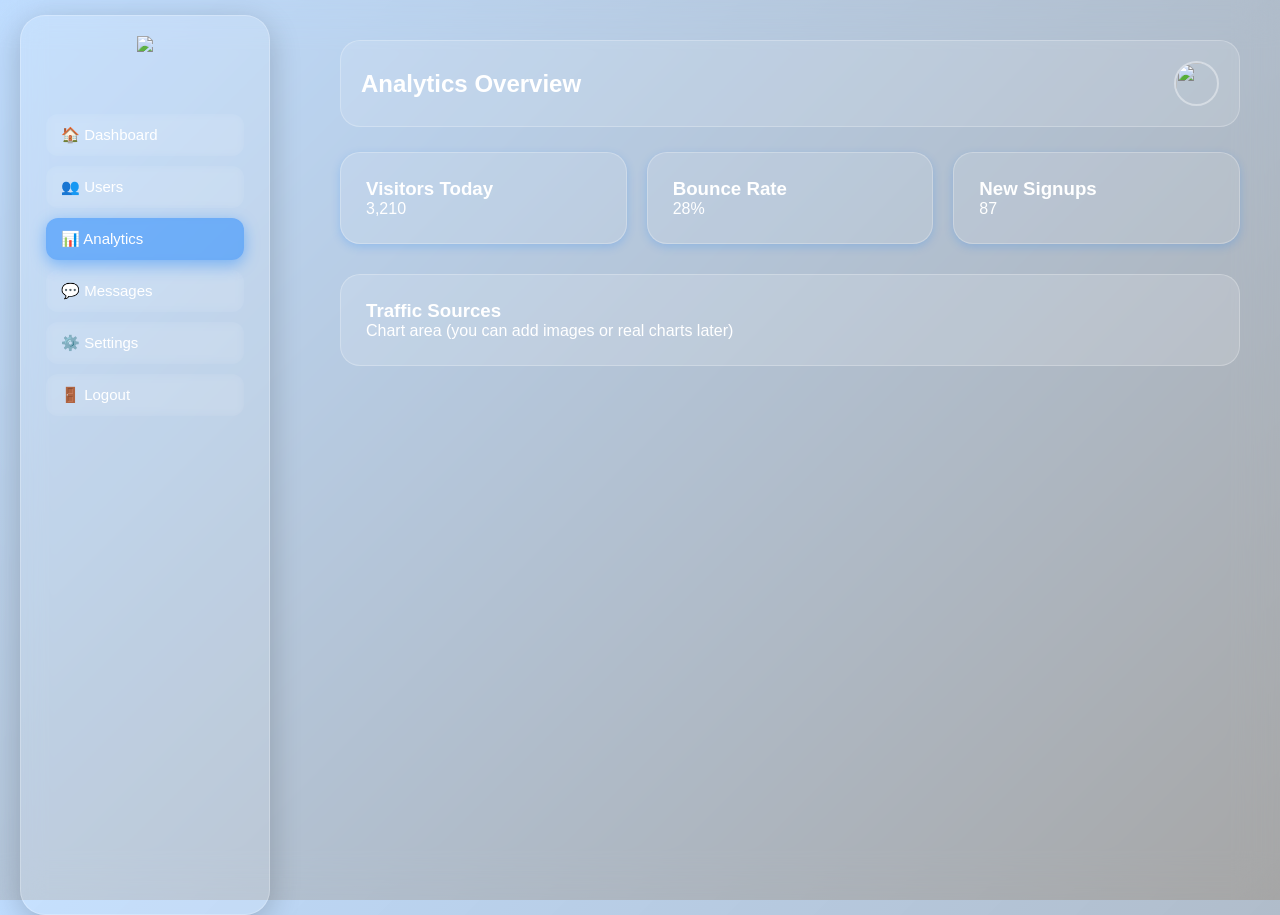
==== analytics.html @ 6571452d "Add files via upload" ====
<!DOCTYPE html>
<html lang="en">
<head>
    <meta charset="UTF-8">
    <meta name="viewport" content="width=device-width, initial-scale=1.0">
    <title>Analytics | AdminX</title>
    <link rel="stylesheet" href="assets/css/style.css">
</head>
<body>

    <div class="sidebar">
        <div class="logo">
            <img src="assets/logo/logo.svg">
        </div>

        <a href="index.html">🏠 Dashboard</a>
        <a href="users.html">👥 Users</a>
        <a href="analytics.html" class="active">📊 Analytics</a>
        <a href="messages.html">💬 Messages</a>
        <a href="settings.html">⚙️ Settings</a>
        <a href="login.html">🚪 Logout</a>
    </div>

    <div class="main-content">

        <div class="topbar">
            <h2>Analytics Overview</h2>
            <img src="assets/img/profile.jpg" class="user-img">
        </div>

        <div class="card-row">
            <div class="small-card">
                <h3>Visitors Today</h3>
                <p>3,210</p>
            </div>
            <div class="small-card">
                <h3>Bounce Rate</h3>
                <p>28%</p>
            </div>
            <div class="small-card">
                <h3>New Signups</h3>
                <p>87</p>
            </div>
        </div>

        <div class="glass-card">
            <h3>Traffic Sources</h3>
            <p>Chart area (you can add images or real charts later)</p>
        </div>
        

    </div>

</body>
</html>
---- assets/css/style.css ----
/* -------------------------------------------------
   GLOBAL STYLES — Glassmorphism Admin Dashboard
   Theme: Blue (Premium)
---------------------------------------------------*/

* {
    margin: 0;
    padding: 0;
    box-sizing: border-box;
    font-family: "Poppins", sans-serif;
}

body {
    background: linear-gradient(135deg, rgba(0, 119, 255, 0.25), rgba(0, 0, 0, 0.35)),
                url('../img/bg.jpg');
    background-size: cover;
    background-position: center;
    backdrop-filter: blur(20px);
    height: 100vh;
    overflow-x: hidden;
}

/* -------------------------------------------------
   SIDEBAR (Rounded Glass)
---------------------------------------------------*/
.sidebar {
    width: 250px;
    height: 100vh;
    position: fixed;
    left: 20px;
    top: 15px;
    border-radius: 25px;
    padding: 20px 25px;
    background: rgba(255, 255, 255, 0.12);
    border: 1px solid rgba(255, 255, 255, 0.25);
    box-shadow: 0 8px 32px rgba(0, 0, 0, 0.2);
    backdrop-filter: blur(15px);
}

.logo {
    font-size: 26px;
    font-weight: 700;
    color: white;
    margin-bottom: 30px;
    text-align: center;
}
.logo img {
    width: 160px;
    opacity: 0.95;
    margin-bottom: 25px;
}

.sidebar a {
    display: block;
    padding: 12px 15px;
    margin: 10px 0;
    color: white;
    text-decoration: none;
    font-size: 15px;
    border-radius: 12px;
    transition: 0.3s;
    backdrop-filter: blur(5px);
}

.sidebar a:hover,
.sidebar .active {
    background: rgba(0, 119, 255, 0.45);
    box-shadow: 0 4px 15px rgba(0, 119, 255, 0.4);
}

/* Sidebar icon style */
.icon {
    margin-right: 10px;
    font-size: 18px;
}

/* -------------------------------------------------
   MAIN CONTENT
---------------------------------------------------*/
.main-content {
    margin-left: 300px;
    padding: 40px;
    color: white;
}

/* -------------------------------------------------
   TOPBAR (Glass)
---------------------------------------------------*/
.topbar {
    width: 100%;
    padding: 20px;
    background: rgba(255, 255, 255, 0.12);
    border-radius: 20px;
    border: 1px solid rgba(255, 255, 255, 0.25);
    backdrop-filter: blur(10px);
    display: flex;
    justify-content: space-between;
    align-items: center;
}

.user-img {
    width: 45px;
    height: 45px;
    border-radius: 50%;
    border: 2px solid rgba(255, 255, 255, 0.4);
}

/* -------------------------------------------------
   CARD / GLASS PANELS
---------------------------------------------------*/
.glass-card {
    background: rgba(255, 255, 255, 0.15);
    padding: 25px;
    border-radius: 20px;
    border: 1px solid rgba(255, 255, 255, 0.25);
    backdrop-filter: blur(12px);
    margin-top: 30px;
    color: white;
}

.card-row {
    display: flex;
    gap: 20px;
    margin-top: 25px;
}

.small-card {
    flex: 1;
    padding: 25px;
    border-radius: 20px;
    background: rgba(255, 255, 255, 0.10);
    border: 1px solid rgba(255, 255, 255, 0.25);
    backdrop-filter: blur(10px);
    box-shadow: 0 3px 10px rgba(0, 119, 255, 0.2);
    text-align: left;
}

/* -------------------------------------------------
   TABLE (Glass Table)
---------------------------------------------------*/
table {
    width: 100%;
    border-collapse: collapse;
    color: white;
    margin-top: 20px;
}

th, td {
    padding: 14px 10px;
    border-bottom: 1px solid rgba(255, 255, 255, 0.25);
}

th {
    background: rgba(0, 119, 255, 0.35);
    backdrop-filter: blur(8px);
    border-radius: 12px;
}

/* -------------------------------------------------
   FORMS (Settings + Login + Signup)
---------------------------------------------------*/
.form-card h3 {
    margin-bottom: 15px;
}

input, select {
    width: 100%;
    padding: 12px;
    margin: 10px 0 20px;
    border-radius: 12px;
    border: none;
    outline: none;
    background: rgba(255, 255, 255, 0.2);
    color: white;
    backdrop-filter: blur(6px);
}

.save-btn {
    width: 100%;
    padding: 14px;
    border: none;
    border-radius: 12px;
    background: rgba(0, 119, 255, 0.65);
    box-shadow: 0 4px 12px rgba(0, 119, 255, 0.4);
    color: white;
    font-size: 16px;
    cursor: pointer;
    margin-top: 15px;
    transition: 0.3s;
}

.save-btn:hover {
    background: rgba(0, 119, 255, 0.9);
}

/* -------------------------------------------------
   TOGGLE SWITCH (Settings Preferences)
---------------------------------------------------*/
.toggle-row {
    display: flex;
    justify-content: space-between;
    margin: 15px 0;
}

.toggle-switch {
    position: relative;
    width: 50px;
    height: 25px;
}

.toggle-switch input {
    display: none;
}

.slider {
    position: absolute;
    cursor: pointer;
    background: rgba(255, 255, 255, 0.4);
    border-radius: 34px;
    top: 0; left: 0; right: 0; bottom: 0;
    transition: 0.4s;
}

.slider:before {
    position: absolute;
    content: "";
    height: 19px;
    width: 19px;
    left: 3px;
    bottom: 3px;
    background: white;
    border-radius: 50%;
    transition: 0.4s;
}

input:checked + .slider {
    background: rgba(0, 119, 255, 0.9);
}

input:checked + .slider:before {
    transform: translateX(24px);
}

/* -------------------------------------------------
   RESPONSIVE DESIGN
---------------------------------------------------*/
@media (max-width: 900px) {

    .sidebar {
        display: none;
    }

    .main-content {
        margin-left: 0;
    }

    body {
        padding: 15px;
    }

    .card-row {
        flex-direction: column;
    }
}

@media (max-width: 500px) {

    .topbar {
        flex-direction: column;
        gap: 10px;
        text-align: center;
    }

    .user-img {
        width: 38px;
        height: 38px;
    }
}
/* --- ANALYTICS PAGE --- */

.grid {
    display: grid;
    grid-template-columns: repeat(auto-fit, minmax(280px, 1fr));
    gap: 25px;
    margin-top: 25px;
}

.analytics-card {
    padding: 20px;
    background: rgba(255,255,255,0.25);
    border-radius: 18px;
    backdrop-filter: blur(18px);
    border: 1px solid rgba(255,255,255,0.25);
}

.analytics-card h3 {
    font-size: 20px;
    margin-bottom: 15px;
}

/* Fake Graph Visualization (placeholder) */
.fake-chart {
    width: 100%;
    height: 140px;
    background: linear-gradient(to right, #d7e8ff, #c2dcff);
    border-radius: 10px;
    opacity: 0.65;
}
/* --- USERS PAGE --- */

/* Search bar */
.search-box input {
    width: 100%;
    padding: 14px 18px;
    border-radius: 12px;
    border: 1px solid rgba(255,255,255,0.25);
    background: rgba(255,255,255,0.25);
    color: #000;
    backdrop-filter: blur(14px);
    font-size: 16px;
    outline: none;
}

/* Section title */
.section-title {
    margin: 30px 0 10px;
    font-size: 22px;
}

/* User Cards */
.user-card-grid {
    display: grid;
    grid-template-columns: repeat(auto-fit, minmax(230px, 1fr));
    gap: 25px;
}

.user-card {
    padding: 20px;
    text-align: center;
    border-radius: 18px;
    background: rgba(255,255,255,0.3);
    backdrop-filter: blur(18px);
    border: 1px solid rgba(255,255,255,0.25);
}

.user-card .avatar {
    width: 70px;
    height: 70px;
    background: #bcd3ff;
    border-radius: 50%;
    margin: 0 auto 10px;
}

/* Roles */
.role {
    padding: 3px 8px;
    border-radius: 8px;
    font-size: 13px;
    color: white;
}

.role.admin { background: #2b63ff; }
.role.editor { background: #ff8c2b; }
.role.viewer { background: #33b249; }

/* Table */
.table-container {
    overflow-x: auto;
}

.user-table {
    width: 100%;
    border-collapse: collapse;
    margin-top: 10px;
    backdrop-filter: blur(12px);
}

.user-table th,
.user-table td {
    padding: 14px 18px;
    text-align: left;
    border-bottom: 1px solid rgba(0,0,0,0.1);
}

/* Status Badges */
.status {
    padding: 4px 10px;
    border-radius: 10px;
    color: #fff;
    font-size: 13px;
}

.status.active { background: #33b249; }
.status.inactive { background: #d9534f; }

/* ---------- SETTINGS PAGE ---------- */

.settings-card {
    background: rgba(255,255,255,0.35);
    padding: 25px;
    border-radius: 18px;
    backdrop-filter: blur(18px);
    border: 1px solid rgba(255,255,255,0.25);
    margin-bottom: 30px;
}

/* Large avatar */
.avatar-large {
    width: 90px;
    height: 90px;
    background: #bcd3ff;
    border-radius: 50%;
    margin-bottom: 20px;
}

/* Input field styling */
.input-group {
    margin-bottom: 18px;
    display: flex;
    flex-direction: column;
}

.input-group label {
    font-size: 14px;
    margin-bottom: 5px;
}

.input-group input {
    padding: 12px;
    border-radius: 10px;
    background: rgba(255,255,255,0.35);
    border: 1px solid rgba(255,255,255,0.25);
    backdrop-filter: blur(14px);
    outline: none;
    font-size: 15px;
}

/* Toggle Switch */
.toggle-row {
    display: flex;
    justify-content: space-between;
    margin-bottom: 20px;
    font-size: 16px;
    align-items: center;
}

.switch {
    position: relative;
    width: 48px;
    height: 24px;
    display: inline-block;
}

.switch input {
    display: none;
}

.slider {
    position: absolute;
    cursor: pointer;
    background: #c7d8ff;
    border-radius: 34px;
    height: 100%;
    width: 100%;
    transition: 0.3s;
}

.slider::before {
    content: "";
    position: absolute;
    height: 18px;
    width: 18px;
    background: white;
    left: 3px;
    bottom: 3px;
    border-radius: 50%;
    transition: 0.3s;
}

/* Checked state */
.switch input:checked + .slider {
    background: #2b63ff;
}

.switch input:checked + .slider:before {
    transform: translateX(24px);
}

/* -------- REPORTS PAGE -------- */

.filters-bar {
    display: flex;
    gap: 20px;
    margin-bottom: 25px;
    flex-wrap: wrap;
}

.filters-bar select {
    padding: 12px;
    border-radius: 12px;
    border: 1px solid rgba(255,255,255,0.25);
    background: rgba(255,255,255,0.45);
    backdrop-filter: blur(14px);
    font-size: 15px;
}

.download-btn {
    padding: 12px 18px;
    border-radius: 10px;
    background: #2b63ff;
    color: white;
    border: none;
    cursor: pointer;
    font-size: 15px;
}

/* Report Cards */
.report-grid {
    display: grid;
    grid-template-columns: repeat(auto-fit, minmax(250px, 1fr));
    gap: 25px;
}

.report-card {
    padding: 20px;
    border-radius: 18px;
    background: rgba(255,255,255,0.35);
    backdrop-filter: blur(18px);
    border: 1px solid rgba(255,255,255,0.25);
}

.btn-small {
    display: inline-block;
    margin-top: 10px;
    padding: 8px 12px;
    background: #2b63ff;
    border-radius: 8px;
    color: white;
    font-size: 13px;
}

.report-table {
    width: 100%;
    border-collapse: collapse;
}

.report-table th,
.report-table td {
    padding: 14px;
    border-bottom: 1px solid rgba(0,0,0,0.1);
}

/* Status Colors */
.status.complete {
    background: #33b249;
    padding: 4px 12px;
    border-radius: 8px;
    color: white;
}

.status.pending {
    background: #ff8c2b;
    padding: 4px 12px;
    border-radius: 8px;
    color: white;
}

.status.progress {
    background: #2b63ff;
    padding: 4px 12px;
    border-radius: 8px;
    color: white;
}

/* -------- LOGIN PAGE -------- */

.login-body {
    height: 100vh;
    display: flex;
    align-items: center;
    justify-content: center;
    background: linear-gradient(135deg, #d7e8ff, #b0c8ff);
    font-family: 'Poppins', sans-serif;
}

/* Login box */
.login-container {
    width: 350px;
    padding: 30px;
    border-radius: 18px;
    background: rgba(255,255,255,0.25);
    backdrop-filter: blur(18px);
    border: 1px solid rgba(255,255,255,0.35);
    text-align: center;
}

.login-container h2 {
    font-size: 28px;
    margin-bottom: 5px;
}

.login-sub {
    font-size: 14px;
    opacity: 0.8;
    margin-bottom: 25px;
}

/* Inputs reused from previous pages */
.login-container .input-group input {
    background: rgba(255,255,255,0.5);
}

/* Login button */
.login-btn {
    width: 100%;
    padding: 12px;
    background: #2b63ff;
    border-radius: 12px;
    border: none;
    color: white;
    font-size: 16px;
    margin-top: 10px;
    cursor: pointer;
}

.login-footer {
    margin-top: 15px;
    font-size: 13px;
}

.login-footer a {
    color: #2b63ff;
    text-decoration: none;
}
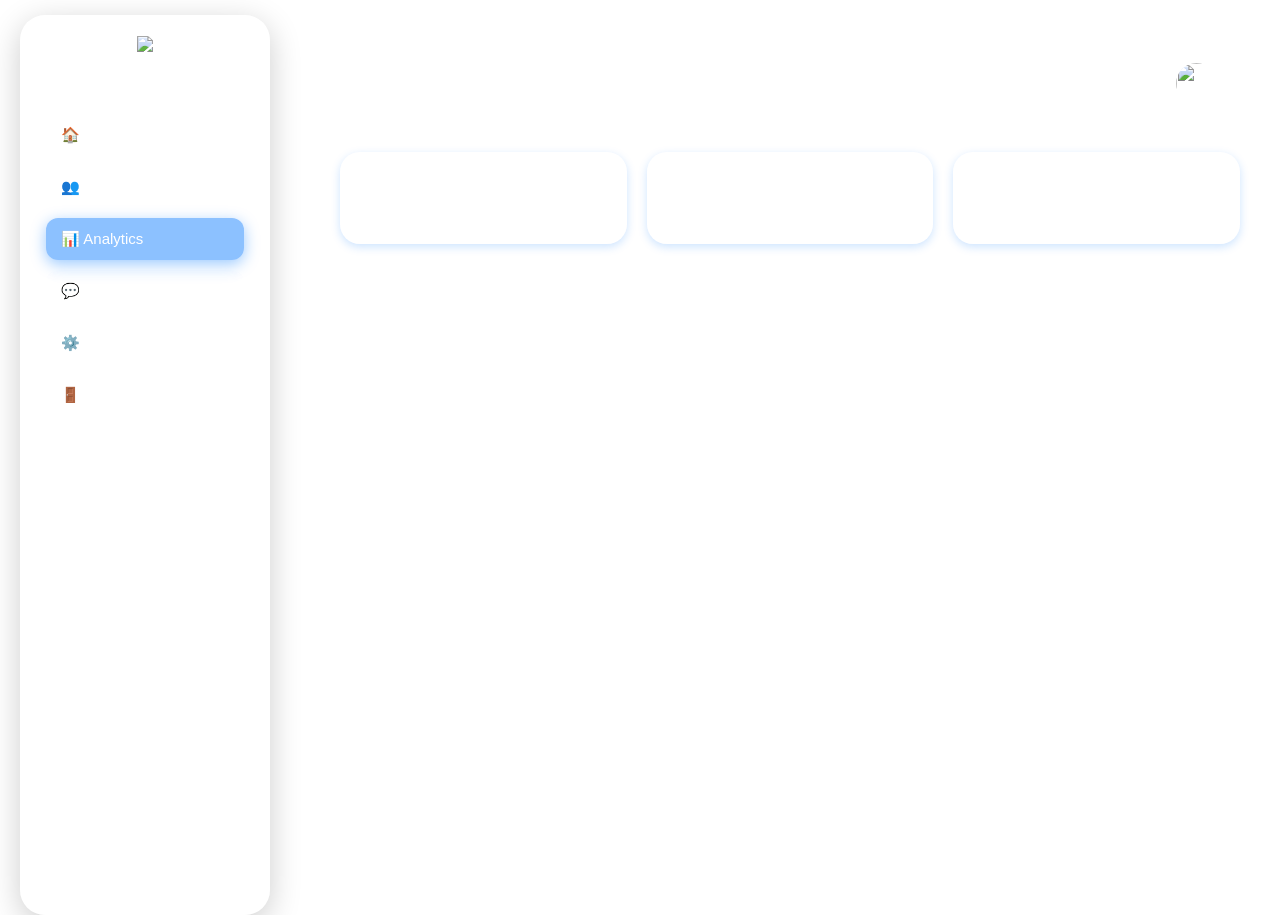
==== commit 4923cac8: "my first commit" ====
--- a/analytics.html
+++ b/analytics.html
@@ -1,55 +1,55 @@
-<!DOCTYPE html>
-<html lang="en">
-<head>
-    <meta charset="UTF-8">
-    <meta name="viewport" content="width=device-width, initial-scale=1.0">
-    <title>Analytics | AdminX</title>
-    <link rel="stylesheet" href="assets/css/style.css">
-</head>
-<body>
-
-    <div class="sidebar">
-        <div class="logo">
-            <img src="assets/logo/logo.svg">
-        </div>
-
-        <a href="index.html">🏠 Dashboard</a>
-        <a href="users.html">👥 Users</a>
-        <a href="analytics.html" class="active">📊 Analytics</a>
-        <a href="messages.html">💬 Messages</a>
-        <a href="settings.html">⚙️ Settings</a>
-        <a href="login.html">🚪 Logout</a>
-    </div>
-
-    <div class="main-content">
-
-        <div class="topbar">
-            <h2>Analytics Overview</h2>
-            <img src="assets/img/profile.jpg" class="user-img">
-        </div>
-
-        <div class="card-row">
-            <div class="small-card">
-                <h3>Visitors Today</h3>
-                <p>3,210</p>
-            </div>
-            <div class="small-card">
-                <h3>Bounce Rate</h3>
-                <p>28%</p>
-            </div>
-            <div class="small-card">
-                <h3>New Signups</h3>
-                <p>87</p>
-            </div>
-        </div>
-
-        <div class="glass-card">
-            <h3>Traffic Sources</h3>
-            <p>Chart area (you can add images or real charts later)</p>
-        </div>
-        
-
-    </div>
-
-</body>
+<!DOCTYPE html>
+<html lang="en">
+<head>
+    <meta charset="UTF-8">
+    <meta name="viewport" content="width=device-width, initial-scale=1.0">
+    <title>Analytics | AdminX</title>
+    <link rel="stylesheet" href="assets/css/style.css">
+</head>
+<body>
+
+    <div class="sidebar">
+        <div class="logo">
+            <img src="assets/logo/logo.svg">
+        </div>
+
+        <a href="index.html">🏠 Dashboard</a>
+        <a href="users.html">👥 Users</a>
+        <a href="analytics.html" class="active">📊 Analytics</a>
+        <a href="messages.html">💬 Messages</a>
+        <a href="settings.html">⚙️ Settings</a>
+        <a href="login.html">🚪 Logout</a>
+    </div>
+
+    <div class="main-content">
+
+        <div class="topbar">
+            <h2>Analytics Overview</h2>
+            <img src="assets/img/profile.jpg" class="user-img">
+        </div>
+
+        <div class="card-row">
+            <div class="small-card">
+                <h3>Visitors Today</h3>
+                <p>3,210</p>
+            </div>
+            <div class="small-card">
+                <h3>Bounce Rate</h3>
+                <p>28%</p>
+            </div>
+            <div class="small-card">
+                <h3>New Signups</h3>
+                <p>87</p>
+            </div>
+        </div>
+
+        <div class="glass-card">
+            <h3>Traffic Sources</h3>
+            <p>Chart area (you can add images or real charts later)</p>
+        </div>
+        
+
+    </div>
+
+</body>
 </html>
--- a/assets/css/style.css
+++ b/assets/css/style.css
@@ -1,634 +1,722 @@
-/* -------------------------------------------------
-   GLOBAL STYLES — Glassmorphism Admin Dashboard
-   Theme: Blue (Premium)
----------------------------------------------------*/
-
-* {
-    margin: 0;
-    padding: 0;
-    box-sizing: border-box;
-    font-family: "Poppins", sans-serif;
-}
-
-body {
-    background: linear-gradient(135deg, rgba(0, 119, 255, 0.25), rgba(0, 0, 0, 0.35)),
-                url('../img/bg.jpg');
-    background-size: cover;
-    background-position: center;
-    backdrop-filter: blur(20px);
-    height: 100vh;
-    overflow-x: hidden;
-}
-
-/* -------------------------------------------------
-   SIDEBAR (Rounded Glass)
----------------------------------------------------*/
-.sidebar {
-    width: 250px;
-    height: 100vh;
-    position: fixed;
-    left: 20px;
-    top: 15px;
-    border-radius: 25px;
-    padding: 20px 25px;
-    background: rgba(255, 255, 255, 0.12);
-    border: 1px solid rgba(255, 255, 255, 0.25);
-    box-shadow: 0 8px 32px rgba(0, 0, 0, 0.2);
-    backdrop-filter: blur(15px);
-}
-
-.logo {
-    font-size: 26px;
-    font-weight: 700;
-    color: white;
-    margin-bottom: 30px;
-    text-align: center;
-}
-.logo img {
-    width: 160px;
-    opacity: 0.95;
-    margin-bottom: 25px;
-}
-
-.sidebar a {
-    display: block;
-    padding: 12px 15px;
-    margin: 10px 0;
-    color: white;
-    text-decoration: none;
-    font-size: 15px;
-    border-radius: 12px;
-    transition: 0.3s;
-    backdrop-filter: blur(5px);
-}
-
-.sidebar a:hover,
-.sidebar .active {
-    background: rgba(0, 119, 255, 0.45);
-    box-shadow: 0 4px 15px rgba(0, 119, 255, 0.4);
-}
-
-/* Sidebar icon style */
-.icon {
-    margin-right: 10px;
-    font-size: 18px;
-}
-
-/* -------------------------------------------------
-   MAIN CONTENT
----------------------------------------------------*/
-.main-content {
-    margin-left: 300px;
-    padding: 40px;
-    color: white;
-}
-
-/* -------------------------------------------------
-   TOPBAR (Glass)
----------------------------------------------------*/
-.topbar {
-    width: 100%;
-    padding: 20px;
-    background: rgba(255, 255, 255, 0.12);
-    border-radius: 20px;
-    border: 1px solid rgba(255, 255, 255, 0.25);
-    backdrop-filter: blur(10px);
-    display: flex;
-    justify-content: space-between;
-    align-items: center;
-}
-
-.user-img {
-    width: 45px;
-    height: 45px;
-    border-radius: 50%;
-    border: 2px solid rgba(255, 255, 255, 0.4);
-}
-
-/* -------------------------------------------------
-   CARD / GLASS PANELS
----------------------------------------------------*/
-.glass-card {
-    background: rgba(255, 255, 255, 0.15);
-    padding: 25px;
-    border-radius: 20px;
-    border: 1px solid rgba(255, 255, 255, 0.25);
-    backdrop-filter: blur(12px);
-    margin-top: 30px;
-    color: white;
-}
-
-.card-row {
-    display: flex;
-    gap: 20px;
-    margin-top: 25px;
-}
-
-.small-card {
-    flex: 1;
-    padding: 25px;
-    border-radius: 20px;
-    background: rgba(255, 255, 255, 0.10);
-    border: 1px solid rgba(255, 255, 255, 0.25);
-    backdrop-filter: blur(10px);
-    box-shadow: 0 3px 10px rgba(0, 119, 255, 0.2);
-    text-align: left;
-}
-
-/* -------------------------------------------------
-   TABLE (Glass Table)
----------------------------------------------------*/
-table {
-    width: 100%;
-    border-collapse: collapse;
-    color: white;
-    margin-top: 20px;
-}
-
-th, td {
-    padding: 14px 10px;
-    border-bottom: 1px solid rgba(255, 255, 255, 0.25);
-}
-
-th {
-    background: rgba(0, 119, 255, 0.35);
-    backdrop-filter: blur(8px);
-    border-radius: 12px;
-}
-
-/* -------------------------------------------------
-   FORMS (Settings + Login + Signup)
----------------------------------------------------*/
-.form-card h3 {
-    margin-bottom: 15px;
-}
-
-input, select {
-    width: 100%;
-    padding: 12px;
-    margin: 10px 0 20px;
-    border-radius: 12px;
-    border: none;
-    outline: none;
-    background: rgba(255, 255, 255, 0.2);
-    color: white;
-    backdrop-filter: blur(6px);
-}
-
-.save-btn {
-    width: 100%;
-    padding: 14px;
-    border: none;
-    border-radius: 12px;
-    background: rgba(0, 119, 255, 0.65);
-    box-shadow: 0 4px 12px rgba(0, 119, 255, 0.4);
-    color: white;
-    font-size: 16px;
-    cursor: pointer;
-    margin-top: 15px;
-    transition: 0.3s;
-}
-
-.save-btn:hover {
-    background: rgba(0, 119, 255, 0.9);
-}
-
-/* -------------------------------------------------
-   TOGGLE SWITCH (Settings Preferences)
----------------------------------------------------*/
-.toggle-row {
-    display: flex;
-    justify-content: space-between;
-    margin: 15px 0;
-}
-
-.toggle-switch {
-    position: relative;
-    width: 50px;
-    height: 25px;
-}
-
-.toggle-switch input {
-    display: none;
-}
-
-.slider {
-    position: absolute;
-    cursor: pointer;
-    background: rgba(255, 255, 255, 0.4);
-    border-radius: 34px;
-    top: 0; left: 0; right: 0; bottom: 0;
-    transition: 0.4s;
-}
-
-.slider:before {
-    position: absolute;
-    content: "";
-    height: 19px;
-    width: 19px;
-    left: 3px;
-    bottom: 3px;
-    background: white;
-    border-radius: 50%;
-    transition: 0.4s;
-}
-
-input:checked + .slider {
-    background: rgba(0, 119, 255, 0.9);
-}
-
-input:checked + .slider:before {
-    transform: translateX(24px);
-}
-
-/* -------------------------------------------------
-   RESPONSIVE DESIGN
----------------------------------------------------*/
-@media (max-width: 900px) {
-
-    .sidebar {
-        display: none;
-    }
-
-    .main-content {
-        margin-left: 0;
-    }
-
-    body {
-        padding: 15px;
-    }
-
-    .card-row {
-        flex-direction: column;
-    }
-}
-
-@media (max-width: 500px) {
-
-    .topbar {
-        flex-direction: column;
-        gap: 10px;
-        text-align: center;
-    }
-
-    .user-img {
-        width: 38px;
-        height: 38px;
-    }
-}
-/* --- ANALYTICS PAGE --- */
-
-.grid {
-    display: grid;
-    grid-template-columns: repeat(auto-fit, minmax(280px, 1fr));
-    gap: 25px;
-    margin-top: 25px;
-}
-
-.analytics-card {
-    padding: 20px;
-    background: rgba(255,255,255,0.25);
-    border-radius: 18px;
-    backdrop-filter: blur(18px);
-    border: 1px solid rgba(255,255,255,0.25);
-}
-
-.analytics-card h3 {
-    font-size: 20px;
-    margin-bottom: 15px;
-}
-
-/* Fake Graph Visualization (placeholder) */
-.fake-chart {
-    width: 100%;
-    height: 140px;
-    background: linear-gradient(to right, #d7e8ff, #c2dcff);
-    border-radius: 10px;
-    opacity: 0.65;
-}
-/* --- USERS PAGE --- */
-
-/* Search bar */
-.search-box input {
-    width: 100%;
-    padding: 14px 18px;
-    border-radius: 12px;
-    border: 1px solid rgba(255,255,255,0.25);
-    background: rgba(255,255,255,0.25);
-    color: #000;
-    backdrop-filter: blur(14px);
-    font-size: 16px;
-    outline: none;
-}
-
-/* Section title */
-.section-title {
-    margin: 30px 0 10px;
-    font-size: 22px;
-}
-
-/* User Cards */
-.user-card-grid {
-    display: grid;
-    grid-template-columns: repeat(auto-fit, minmax(230px, 1fr));
-    gap: 25px;
-}
-
-.user-card {
-    padding: 20px;
-    text-align: center;
-    border-radius: 18px;
-    background: rgba(255,255,255,0.3);
-    backdrop-filter: blur(18px);
-    border: 1px solid rgba(255,255,255,0.25);
-}
-
-.user-card .avatar {
-    width: 70px;
-    height: 70px;
-    background: #bcd3ff;
-    border-radius: 50%;
-    margin: 0 auto 10px;
-}
-
-/* Roles */
-.role {
-    padding: 3px 8px;
-    border-radius: 8px;
-    font-size: 13px;
-    color: white;
-}
-
-.role.admin { background: #2b63ff; }
-.role.editor { background: #ff8c2b; }
-.role.viewer { background: #33b249; }
-
-/* Table */
-.table-container {
-    overflow-x: auto;
-}
-
-.user-table {
-    width: 100%;
-    border-collapse: collapse;
-    margin-top: 10px;
-    backdrop-filter: blur(12px);
-}
-
-.user-table th,
-.user-table td {
-    padding: 14px 18px;
-    text-align: left;
-    border-bottom: 1px solid rgba(0,0,0,0.1);
-}
-
-/* Status Badges */
-.status {
-    padding: 4px 10px;
-    border-radius: 10px;
-    color: #fff;
-    font-size: 13px;
-}
-
-.status.active { background: #33b249; }
-.status.inactive { background: #d9534f; }
-
-/* ---------- SETTINGS PAGE ---------- */
-
-.settings-card {
-    background: rgba(255,255,255,0.35);
-    padding: 25px;
-    border-radius: 18px;
-    backdrop-filter: blur(18px);
-    border: 1px solid rgba(255,255,255,0.25);
-    margin-bottom: 30px;
-}
-
-/* Large avatar */
-.avatar-large {
-    width: 90px;
-    height: 90px;
-    background: #bcd3ff;
-    border-radius: 50%;
-    margin-bottom: 20px;
-}
-
-/* Input field styling */
-.input-group {
-    margin-bottom: 18px;
-    display: flex;
-    flex-direction: column;
-}
-
-.input-group label {
-    font-size: 14px;
-    margin-bottom: 5px;
-}
-
-.input-group input {
-    padding: 12px;
-    border-radius: 10px;
-    background: rgba(255,255,255,0.35);
-    border: 1px solid rgba(255,255,255,0.25);
-    backdrop-filter: blur(14px);
-    outline: none;
-    font-size: 15px;
-}
-
-/* Toggle Switch */
-.toggle-row {
-    display: flex;
-    justify-content: space-between;
-    margin-bottom: 20px;
-    font-size: 16px;
-    align-items: center;
-}
-
-.switch {
-    position: relative;
-    width: 48px;
-    height: 24px;
-    display: inline-block;
-}
-
-.switch input {
-    display: none;
-}
-
-.slider {
-    position: absolute;
-    cursor: pointer;
-    background: #c7d8ff;
-    border-radius: 34px;
-    height: 100%;
-    width: 100%;
-    transition: 0.3s;
-}
-
-.slider::before {
-    content: "";
-    position: absolute;
-    height: 18px;
-    width: 18px;
-    background: white;
-    left: 3px;
-    bottom: 3px;
-    border-radius: 50%;
-    transition: 0.3s;
-}
-
-/* Checked state */
-.switch input:checked + .slider {
-    background: #2b63ff;
-}
-
-.switch input:checked + .slider:before {
-    transform: translateX(24px);
-}
-
-/* -------- REPORTS PAGE -------- */
-
-.filters-bar {
-    display: flex;
-    gap: 20px;
-    margin-bottom: 25px;
-    flex-wrap: wrap;
-}
-
-.filters-bar select {
-    padding: 12px;
-    border-radius: 12px;
-    border: 1px solid rgba(255,255,255,0.25);
-    background: rgba(255,255,255,0.45);
-    backdrop-filter: blur(14px);
-    font-size: 15px;
-}
-
-.download-btn {
-    padding: 12px 18px;
-    border-radius: 10px;
-    background: #2b63ff;
-    color: white;
-    border: none;
-    cursor: pointer;
-    font-size: 15px;
-}
-
-/* Report Cards */
-.report-grid {
-    display: grid;
-    grid-template-columns: repeat(auto-fit, minmax(250px, 1fr));
-    gap: 25px;
-}
-
-.report-card {
-    padding: 20px;
-    border-radius: 18px;
-    background: rgba(255,255,255,0.35);
-    backdrop-filter: blur(18px);
-    border: 1px solid rgba(255,255,255,0.25);
-}
-
-.btn-small {
-    display: inline-block;
-    margin-top: 10px;
-    padding: 8px 12px;
-    background: #2b63ff;
-    border-radius: 8px;
-    color: white;
-    font-size: 13px;
-}
-
-.report-table {
-    width: 100%;
-    border-collapse: collapse;
-}
-
-.report-table th,
-.report-table td {
-    padding: 14px;
-    border-bottom: 1px solid rgba(0,0,0,0.1);
-}
-
-/* Status Colors */
-.status.complete {
-    background: #33b249;
-    padding: 4px 12px;
-    border-radius: 8px;
-    color: white;
-}
-
-.status.pending {
-    background: #ff8c2b;
-    padding: 4px 12px;
-    border-radius: 8px;
-    color: white;
-}
-
-.status.progress {
-    background: #2b63ff;
-    padding: 4px 12px;
-    border-radius: 8px;
-    color: white;
-}
-
-/* -------- LOGIN PAGE -------- */
-
-.login-body {
-    height: 100vh;
-    display: flex;
-    align-items: center;
-    justify-content: center;
-    background: linear-gradient(135deg, #d7e8ff, #b0c8ff);
-    font-family: 'Poppins', sans-serif;
-}
-
-/* Login box */
-.login-container {
-    width: 350px;
-    padding: 30px;
-    border-radius: 18px;
-    background: rgba(255,255,255,0.25);
-    backdrop-filter: blur(18px);
-    border: 1px solid rgba(255,255,255,0.35);
-    text-align: center;
-}
-
-.login-container h2 {
-    font-size: 28px;
-    margin-bottom: 5px;
-}
-
-.login-sub {
-    font-size: 14px;
-    opacity: 0.8;
-    margin-bottom: 25px;
-}
-
-/* Inputs reused from previous pages */
-.login-container .input-group input {
-    background: rgba(255,255,255,0.5);
-}
-
-/* Login button */
-.login-btn {
-    width: 100%;
-    padding: 12px;
-    background: #2b63ff;
-    border-radius: 12px;
-    border: none;
-    color: white;
-    font-size: 16px;
-    margin-top: 10px;
-    cursor: pointer;
-}
-
-.login-footer {
-    margin-top: 15px;
-    font-size: 13px;
-}
-
-.login-footer a {
-    color: #2b63ff;
-    text-decoration: none;
+
+* {
+    margin: 0;
+    padding: 0;
+    box-sizing: border-box;
+    font-family: "Poppins", sans-serif;
+}
+
+body {
+    background: linear-gradient(135deg, rgba(#0F172A), rgba(0, 0, 0, 0.35)),
+                url('../img/bg.jpg');
+    background-size: cover;
+    background-position: center;
+    backdrop-filter: blur(20px);
+    height: 100vh;
+    overflow-x: hidden;
+}
+
+/* -------------------------------------------------
+   SIDEBAR (Rounded Glass)
+---------------------------------------------------*/
+.sidebar {
+    width: 250px;
+    height: 100vh;
+    position: fixed;
+    left: 20px;
+    top: 15px;
+    border-radius: 25px;
+    padding: 20px 25px;
+    background: rgba(255, 255, 255, 0.12);
+    border: 1px solid rgba(255, 255, 255, 0.25);
+    box-shadow: 0 8px 32px rgba(0, 0, 0, 0.2);
+    backdrop-filter: blur(15px);
+}
+
+.logo {
+    font-size: 26px;
+    font-weight: 700;
+    color: white;
+    margin-bottom: 30px;
+    text-align: center;
+}
+.logo img {
+    width: 160px;
+    opacity: 0.95;
+    margin-bottom: 25px;
+}
+
+.sidebar a {
+    display: block;
+    padding: 12px 15px;
+    margin: 10px 0;
+    color: white;
+    text-decoration: none;
+    font-size: 15px;
+    border-radius: 12px;
+    transition: 0.3s;
+    backdrop-filter: blur(5px);
+}
+
+.sidebar a:hover,
+.sidebar .active {
+    background: rgba(0, 119, 255, 0.45);
+    box-shadow: 0 4px 15px rgba(0, 119, 255, 0.4);
+}
+
+/* Sidebar icon style */
+.icon {
+    margin-right: 10px;
+    font-size: 18px;
+}
+
+/* -------------------------------------------------
+   MAIN CONTENT
+---------------------------------------------------*/
+.main-content {
+    margin-left: 300px;
+    padding: 40px;
+    color: white;
+}
+
+/* -------------------------------------------------
+   TOPBAR (Glass)
+---------------------------------------------------*/
+.topbar {
+    width: 100%;
+    padding: 20px;
+    background: rgba(255, 255, 255, 0.12);
+    border-radius: 20px;
+    border: 1px solid rgba(255, 255, 255, 0.25);
+    backdrop-filter: blur(10px);
+    display: flex;
+    justify-content: space-between;
+    align-items: center;
+}
+
+.user-img {
+    width: 45px;
+    height: 45px;
+    border-radius: 50%;
+    border: 2px solid rgba(255, 255, 255, 0.4);
+}
+
+/* -------------------------------------------------
+   CARD / GLASS PANELS
+---------------------------------------------------*/
+.glass-card {
+    background: rgba(255, 255, 255, 0.15);
+    padding: 25px;
+    border-radius: 20px;
+    border: 1px solid rgba(255, 255, 255, 0.25);
+    backdrop-filter: blur(12px);
+    margin-top: 30px;
+    color: white;
+}
+
+.card-row {
+    display: flex;
+    gap: 20px;
+    margin-top: 25px;
+}
+
+.small-card {
+    flex: 1;
+    padding: 25px;
+    border-radius: 20px;
+    background: rgba(255, 255, 255, 0.10);
+    border: 1px solid rgba(255, 255, 255, 0.25);
+    backdrop-filter: blur(10px);
+    box-shadow: 0 3px 10px rgba(0, 119, 255, 0.2);
+    text-align: left;
+}
+
+/* -------------------------------------------------
+   TABLE (Glass Table)
+---------------------------------------------------*/
+table {
+    width: 100%;
+    border-collapse: collapse;
+    color: white;
+    margin-top: 20px;
+}
+
+th, td {
+    padding: 14px 10px;
+    border-bottom: 1px solid rgba(255, 255, 255, 0.25);
+}
+
+th {
+    background: rgba(0, 119, 255, 0.35);
+    backdrop-filter: blur(8px);
+    border-radius: 12px;
+}
+
+/* -------------------------------------------------
+   FORMS (Settings + Login + Signup)
+---------------------------------------------------*/
+.form-card h3 {
+    margin-bottom: 15px;
+}
+
+input, select {
+    width: 100%;
+    padding: 12px;
+    margin: 10px 0 20px;
+    border-radius: 12px;
+    border: none;
+    outline: none;
+    background: rgba(255, 255, 255, 0.2);
+    color: white;
+    backdrop-filter: blur(6px);
+}
+
+.save-btn {
+    width: 100%;
+    padding: 14px;
+    border: none;
+    border-radius: 12px;
+    background: rgba(0, 119, 255, 0.65);
+    box-shadow: 0 4px 12px rgba(0, 119, 255, 0.4);
+    color: white;
+    font-size: 16px;
+    cursor: pointer;
+    margin-top: 15px;
+    transition: 0.3s;
+}
+
+.save-btn:hover {
+    background: rgba(0, 119, 255, 0.9);
+}
+
+/* -------------------------------------------------
+   TOGGLE SWITCH (Settings Preferences)
+---------------------------------------------------*/
+.toggle-row {
+    display: flex;
+    justify-content: space-between;
+    margin: 15px 0;
+}
+
+.toggle-switch {
+    position: relative;
+    width: 50px;
+    height: 25px;
+}
+
+.toggle-switch input {
+    display: none;
+}
+
+.slider {
+    position: absolute;
+    cursor: pointer;
+    background: rgba(255, 255, 255, 0.4);
+    border-radius: 34px;
+    top: 0; left: 0; right: 0; bottom: 0;
+    transition: 0.4s;
+}
+
+.slider:before {
+    position: absolute;
+    content: "";
+    height: 19px;
+    width: 19px;
+    left: 3px;
+    bottom: 3px;
+    background: white;
+    border-radius: 50%;
+    transition: 0.4s;
+}
+
+input:checked + .slider {
+    background: rgba(0, 119, 255, 0.9);
+}
+
+input:checked + .slider:before {
+    transform: translateX(24px);
+}
+
+/* -------------------------------------------------
+   RESPONSIVE DESIGN
+---------------------------------------------------*/
+@media (max-width: 900px) {
+
+    .sidebar {
+        display: none;
+    }
+
+    .main-content {
+        margin-left: 0;
+    }
+
+    body {
+        padding: 15px;
+    }
+
+    .card-row {
+        flex-direction: column;
+    }
+}
+
+@media (max-width: 500px) {
+
+    .topbar {
+        flex-direction: column;
+        gap: 10px;
+        text-align: center;
+    }
+
+    .user-img {
+        width: 38px;
+        height: 38px;
+    }
+}
+/* --- ANALYTICS PAGE --- */
+
+.grid {
+    display: grid;
+    grid-template-columns: repeat(auto-fit, minmax(280px, 1fr));
+    gap: 25px;
+    margin-top: 25px;
+}
+
+.analytics-card {
+    padding: 20px;
+    background: rgba(255,255,255,0.25);
+    border-radius: 18px;
+    backdrop-filter: blur(18px);
+    border: 1px solid rgba(255,255,255,0.25);
+}
+
+.analytics-card h3 {
+    font-size: 20px;
+    margin-bottom: 15px;
+}
+
+/* Fake Graph Visualization (placeholder) */
+.fake-chart {
+    width: 100%;
+    height: 140px;
+    background: linear-gradient(to right, #d7e8ff, #c2dcff);
+    border-radius: 10px;
+    opacity: 0.65;
+}
+/* --- USERS PAGE --- */
+
+/* Search bar */
+.search-box input {
+    width: 100%;
+    padding: 14px 18px;
+    border-radius: 12px;
+    border: 1px solid rgba(255,255,255,0.25);
+    background: rgba(255,255,255,0.25);
+    color: #000;
+    backdrop-filter: blur(14px);
+    font-size: 16px;
+    outline: none;
+}
+
+/* Section title */
+.section-title {
+    margin: 30px 0 10px;
+    font-size: 22px;
+}
+
+/* User Cards */
+.user-card-grid {
+    display: grid;
+    grid-template-columns: repeat(auto-fit, minmax(230px, 1fr));
+    gap: 25px;
+}
+
+.user-card {
+    padding: 20px;
+    text-align: center;
+    border-radius: 18px;
+    background: rgba(255,255,255,0.3);
+    backdrop-filter: blur(18px);
+    border: 1px solid rgba(255,255,255,0.25);
+}
+
+.user-card .avatar {
+    width: 70px;
+    height: 70px;
+    background: #bcd3ff;
+    border-radius: 50%;
+    margin: 0 auto 10px;
+}
+
+/* Roles */
+.role {
+    padding: 3px 8px;
+    border-radius: 8px;
+    font-size: 13px;
+    color: white;
+}
+
+.role.admin { background: #2b63ff; }
+.role.editor { background: #ff8c2b; }
+.role.viewer { background: #33b249; }
+
+/* Table */
+.table-container {
+    overflow-x: auto;
+}
+
+.user-table {
+    width: 100%;
+    border-collapse: collapse;
+    margin-top: 10px;
+    backdrop-filter: blur(12px);
+}
+
+.user-table th,
+.user-table td {
+    padding: 14px 18px;
+    text-align: left;
+    border-bottom: 1px solid rgba(0,0,0,0.1);
+}
+
+/* Status Badges */
+.status {
+    padding: 4px 10px;
+    border-radius: 10px;
+    color: #fff;
+    font-size: 13px;
+}
+
+.status.active { background: #33b249; }
+.status.inactive { background: #d9534f; }
+
+/* ---------- SETTINGS PAGE ---------- */
+
+.settings-card {
+    background: rgba(255,255,255,0.35);
+    padding: 25px;
+    border-radius: 18px;
+    backdrop-filter: blur(18px);
+    border: 1px solid rgba(255,255,255,0.25);
+    margin-bottom: 30px;
+}
+
+/* Large avatar */
+.avatar-large {
+    width: 90px;
+    height: 90px;
+    background: #bcd3ff;
+    border-radius: 50%;
+    margin-bottom: 20px;
+}
+
+/* Input field styling */
+.input-group {
+    margin-bottom: 18px;
+    display: flex;
+    flex-direction: column;
+}
+
+.input-group label {
+    font-size: 14px;
+    margin-bottom: 5px;
+}
+
+.input-group input {
+    padding: 12px;
+    border-radius: 10px;
+    background: rgba(255,255,255,0.35);
+    border: 1px solid rgba(255,255,255,0.25);
+    backdrop-filter: blur(14px);
+    outline: none;
+    font-size: 15px;
+}
+
+/* Toggle Switch */
+.toggle-row {
+    display: flex;
+    justify-content: space-between;
+    margin-bottom: 20px;
+    font-size: 16px;
+    align-items: center;
+}
+
+.switch {
+    position: relative;
+    width: 48px;
+    height: 24px;
+    display: inline-block;
+}
+
+.switch input {
+    display: none;
+}
+
+.slider {
+    position: absolute;
+    cursor: pointer;
+    background: #c7d8ff;
+    border-radius: 34px;
+    height: 100%;
+    width: 100%;
+    transition: 0.3s;
+}
+
+.slider::before {
+    content: "";
+    position: absolute;
+    height: 18px;
+    width: 18px;
+    background: white;
+    left: 3px;
+    bottom: 3px;
+    border-radius: 50%;
+    transition: 0.3s;
+}
+
+/* Checked state */
+.switch input:checked + .slider {
+    background: #2b63ff;
+}
+
+.switch input:checked + .slider:before {
+    transform: translateX(24px);
+}
+
+/* -------- REPORTS PAGE -------- */
+
+.filters-bar {
+    display: flex;
+    gap: 20px;
+    margin-bottom: 25px;
+    flex-wrap: wrap;
+}
+
+.filters-bar select {
+    padding: 12px;
+    border-radius: 12px;
+    border: 1px solid rgba(255,255,255,0.25);
+    background: rgba(255,255,255,0.45);
+    backdrop-filter: blur(14px);
+    font-size: 15px;
+}
+
+.download-btn {
+    padding: 12px 18px;
+    border-radius: 10px;
+    background: #2b63ff;
+    color: white;
+    border: none;
+    cursor: pointer;
+    font-size: 15px;
+}
+
+/* Report Cards */
+.report-grid {
+    display: grid;
+    grid-template-columns: repeat(auto-fit, minmax(250px, 1fr));
+    gap: 25px;
+}
+
+.report-card {
+    padding: 20px;
+    border-radius: 18px;
+    background: rgba(255,255,255,0.35);
+    backdrop-filter: blur(18px);
+    border: 1px solid rgba(255,255,255,0.25);
+}
+
+.btn-small {
+    display: inline-block;
+    margin-top: 10px;
+    padding: 8px 12px;
+    background: #2b63ff;
+    border-radius: 8px;
+    color: white;
+    font-size: 13px;
+}
+
+.report-table {
+    width: 100%;
+    border-collapse: collapse;
+}
+
+.report-table th,
+.report-table td {
+    padding: 14px;
+    border-bottom: 1px solid rgba(0,0,0,0.1);
+}
+
+/* Status Colors */
+.status.complete {
+    background: #33b249;
+    padding: 4px 12px;
+    border-radius: 8px;
+    color: white;
+}
+
+.status.pending {
+    background: #ff8c2b;
+    padding: 4px 12px;
+    border-radius: 8px;
+    color: white;
+}
+
+.status.progress {
+    background: #2b63ff;
+    padding: 4px 12px;
+    border-radius: 8px;
+    color: white;
+}
+
+/* -------- LOGIN PAGE -------- */
+
+.login-body {
+    height: 100vh;
+    display: flex;
+    align-items: center;
+    justify-content: center;
+    background: linear-gradient(135deg, #d7e8ff, #b0c8ff);
+    font-family: 'Poppins', sans-serif;
+}
+
+/* Login box */
+.login-container {
+    width: 350px;
+    padding: 30px;
+    border-radius: 18px;
+    background: rgba(255,255,255,0.25);
+    backdrop-filter: blur(18px);
+    border: 1px solid rgba(255,255,255,0.35);
+    text-align: center;
+}
+
+.login-container h2 {
+    font-size: 28px;
+    margin-bottom: 5px;
+}
+
+.login-sub {
+    font-size: 14px;
+    opacity: 0.8;
+    margin-bottom: 25px;
+}
+
+/* Inputs reused from previous pages */
+.login-container .input-group input {
+    background: rgba(255,255,255,0.5);
+}
+
+/* Login button */
+.login-btn {
+    width: 100%;
+    padding: 12px;
+    background: #2b63ff;
+    border-radius: 12px;
+    border: none;
+    color: white;
+    font-size: 16px;
+    margin-top: 10px;
+    cursor: pointer;
+}
+
+.login-footer {
+    margin-top: 15px;
+    font-size: 13px;
+}
+
+.login-footer a {
+    color: #2b63ff;
+    text-decoration: none;
+}
+/* ---------- SETTINGS PAGE ---------- */
+
+.settings-card {
+    background: rgba(255,255,255,0.35);
+    padding: 25px;
+    border-radius: 18px;
+    backdrop-filter: blur(18px);
+    border: 1px solid rgba(255,255,255,0.25);
+    margin-bottom: 30px;
+}
+
+/* Large avatar */
+.avatar-large {
+    width: 90px;
+    height: 90px;
+    background: #bcd3ff;
+    border-radius: 50%;
+    margin-bottom: 20px;
+}
+
+/* Input field styling */
+.input-group {
+    margin-bottom: 18px;
+    display: flex;
+    flex-direction: column;
+}
+
+.input-group label {
+    font-size: 14px;
+    margin-bottom: 5px;
+}
+
+.input-group input {
+    padding: 12px;
+    border-radius: 10px;
+    background: rgba(255,255,255,0.35);
+    border: 1px solid rgba(255,255,255,0.25);
+    backdrop-filter: blur(14px);
+    outline: none;
+    font-size: 15px;
+}
+
+/* Toggle Switch */
+.toggle-row {
+    display: flex;
+    justify-content: space-between;
+    margin-bottom: 20px;
+    font-size: 16px;
+    align-items: center;
+}
+
+.switch {
+    position: relative;
+    width: 48px;
+    height: 24px;
+    display: inline-block;
+}
+
+.switch input {
+    display: none;
+}
+
+.slider {
+    position: absolute;
+    cursor: pointer;
+    background: #c7d8ff;
+    border-radius: 34px;
+    height: 100%;
+    width: 100%;
+    transition: 0.3s;
+}
+
+.slider::before {
+    content: "";
+    position: absolute;
+    height: 18px;
+    width: 18px;
+    background: white;
+    left: 3px;
+    bottom: 3px;
+    border-radius: 50%;
+    transition: 0.3s;
+}
+
+/* Checked state */
+.switch input:checked + .slider {
+    background: #2b63ff;
+}
+
+.switch input:checked + .slider:before {
+    transform: translateX(24px);
 }
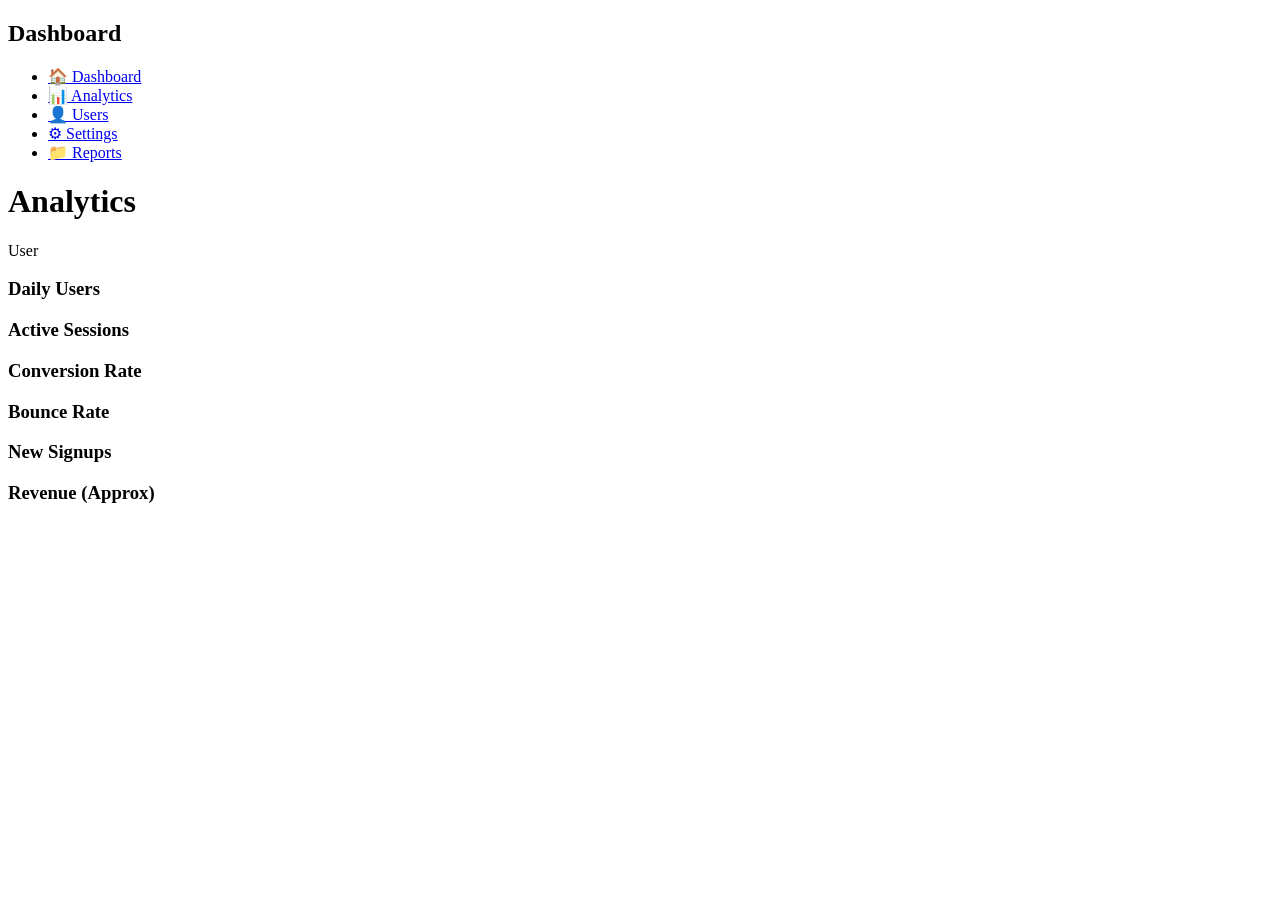
==== commit 91422283: "my uodated commit" ====
--- a/analytics.html
+++ b/analytics.html
@@ -3,51 +3,70 @@
 <head>
     <meta charset="UTF-8">
     <meta name="viewport" content="width=device-width, initial-scale=1.0">
-    <title>Analytics | AdminX</title>
-    <link rel="stylesheet" href="assets/css/style.css">
+    <title>Analytics - Admin Dashboard</title>
+    <link rel="stylesheet" href="style.css">
 </head>
+
 <body>
 
+    <!-- Sidebar -->
     <div class="sidebar">
-        <div class="logo">
-            <img src="assets/logo/logo.svg">
-        </div>
-
-        <a href="index.html">🏠 Dashboard</a>
-        <a href="users.html">👥 Users</a>
-        <a href="analytics.html" class="active">📊 Analytics</a>
-        <a href="messages.html">💬 Messages</a>
-        <a href="settings.html">⚙️ Settings</a>
-        <a href="login.html">🚪 Logout</a>
+        <h2 class="logo">Dashboard</h2>
+        <ul>
+            <li><a href="index.html">🏠 Dashboard</a></li>
+            <li><a class="active" href="analytics.html">📊 Analytics</a></li>
+            <li><a href="users.html">👤 Users</a></li>
+            <li><a href="settings.html">⚙ Settings</a></li>
+            <li><a href="reports.html">📁 Reports</a></li>
+        </ul>
     </div>
 
-    <div class="main-content">
+    <!-- Topbar -->
+    <div class="topbar">
+        <h1>Analytics</h1>
+        <div class="profile">
+            <span>User</span>
+        </div>
+    </div>
 
-        <div class="topbar">
-            <h2>Analytics Overview</h2>
-            <img src="assets/img/profile.jpg" class="user-img">
-        </div>
+    <!-- Page Content -->
+    <div class="main">
 
-        <div class="card-row">
-            <div class="small-card">
-                <h3>Visitors Today</h3>
-                <p>3,210</p>
+        <!-- Row 1 -->
+        <div class="grid">
+            <div class="card analytics-card">
+                <h3>Daily Users</h3>
+                <div class="fake-chart"></div>
             </div>
-            <div class="small-card">
-                <h3>Bounce Rate</h3>
-                <p>28%</p>
+
+            <div class="card analytics-card">
+                <h3>Active Sessions</h3>
+                <div class="fake-chart"></div>
             </div>
-            <div class="small-card">
-                <h3>New Signups</h3>
-                <p>87</p>
+
+            <div class="card analytics-card">
+                <h3>Conversion Rate</h3>
+                <div class="fake-chart"></div>
             </div>
         </div>
 
-        <div class="glass-card">
-            <h3>Traffic Sources</h3>
-            <p>Chart area (you can add images or real charts later)</p>
+        <!-- Row 2 -->
+        <div class="grid">
+            <div class="card analytics-card">
+                <h3>Bounce Rate</h3>
+                <div class="fake-chart"></div>
+            </div>
+
+            <div class="card analytics-card">
+                <h3>New Signups</h3>
+                <div class="fake-chart"></div>
+            </div>
+
+            <div class="card analytics-card">
+                <h3>Revenue (Approx)</h3>
+                <div class="fake-chart"></div>
+            </div>
         </div>
-        
 
     </div>
 
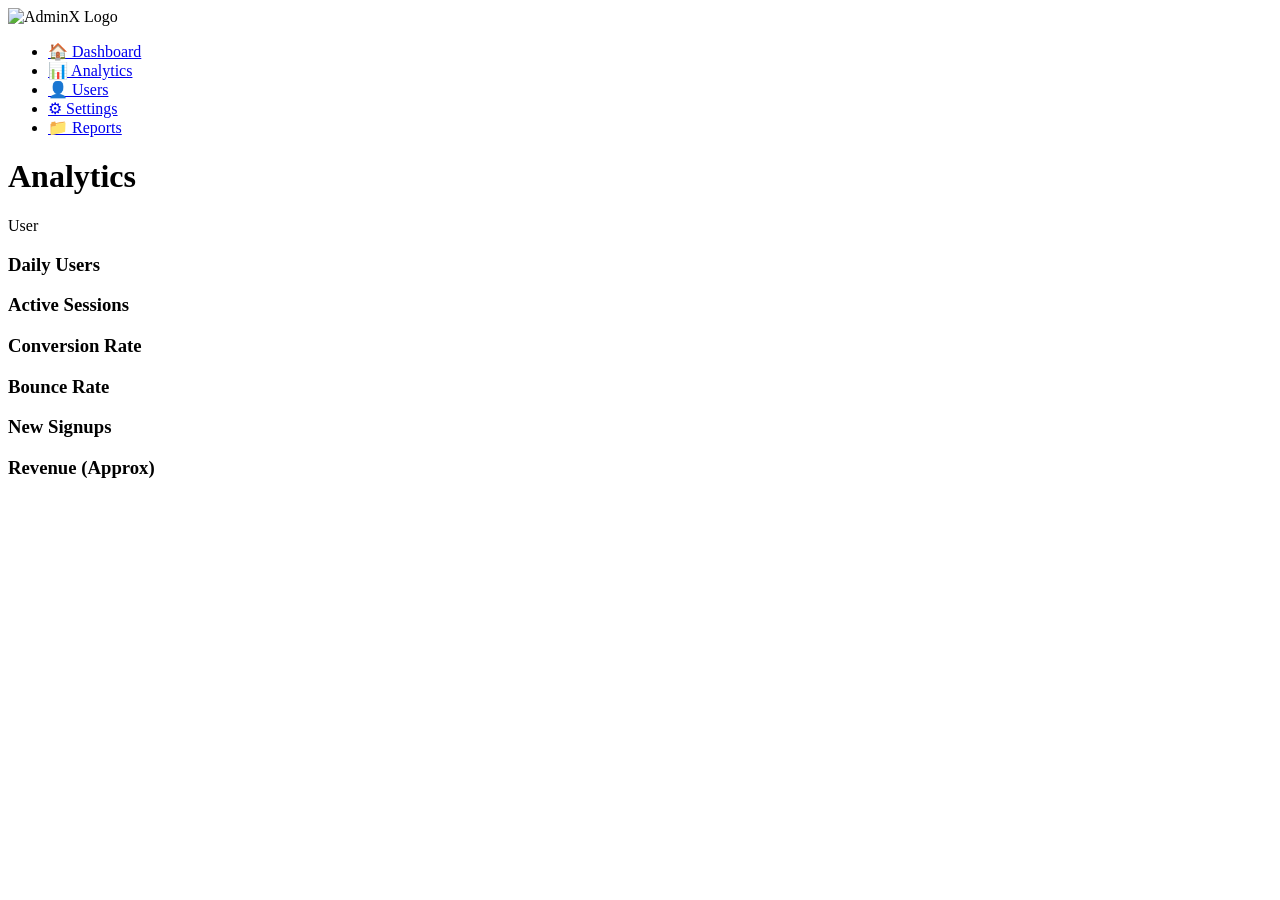
==== commit 605bc0b0: "my edited commit" ====
--- a/analytics.html
+++ b/analytics.html
@@ -11,7 +11,10 @@
 
     <!-- Sidebar -->
     <div class="sidebar">
-        <h2 class="logo">Dashboard</h2>
+        <div class="logo">
+    <img src="assets/logo/logo.svg" alt="AdminX Logo">
+</div>
+ 
         <ul>
             <li><a href="index.html">🏠 Dashboard</a></li>
             <li><a class="active" href="analytics.html">📊 Analytics</a></li>
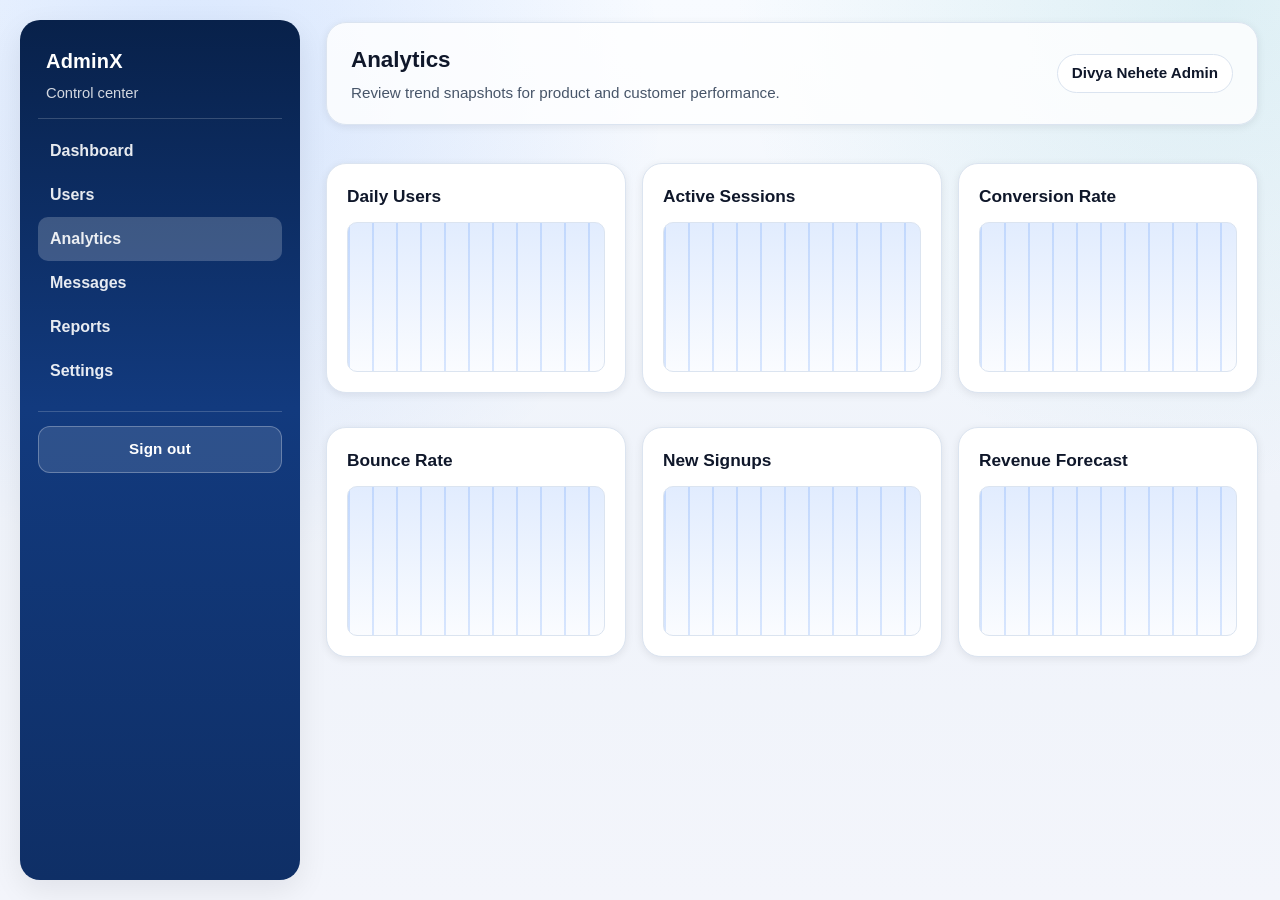
==== commit 260f7e92: "Refactor the code and added styles" ====
--- a/analytics.html
+++ b/analytics.html
@@ -1,77 +1,72 @@
-<!DOCTYPE html>
+<!doctype html>
 <html lang="en">
-<head>
-    <meta charset="UTF-8">
-    <meta name="viewport" content="width=device-width, initial-scale=1.0">
-    <title>Analytics - Admin Dashboard</title>
-    <link rel="stylesheet" href="style.css">
-</head>
-
-<body>
-
-    <!-- Sidebar -->
-    <div class="sidebar">
-        <div class="logo">
-    <img src="assets/logo/logo.svg" alt="AdminX Logo">
-</div>
- 
-        <ul>
-            <li><a href="index.html">🏠 Dashboard</a></li>
-            <li><a class="active" href="analytics.html">📊 Analytics</a></li>
-            <li><a href="users.html">👤 Users</a></li>
-            <li><a href="settings.html">⚙ Settings</a></li>
-            <li><a href="reports.html">📁 Reports</a></li>
-        </ul>
+  <head>
+    <meta charset="UTF-8" />
+    <meta name="viewport" content="width=device-width, initial-scale=1" />
+    <title>Analytics Dashboard | AdminX</title>
+    <meta
+      name="description"
+      content="Analytics view for traffic, sessions, conversion, and revenue trends."
+    />
+    <meta name="robots" content="index,follow" />
+    <link rel="canonical" href="analytics.html" />
+    <link rel="stylesheet" href="assets/css/style.css" />
+  </head>
+  <body>
+    <div class="page">
+      <aside class="sidebar" aria-label="Primary navigation">
+        <div class="brand"><h1>AdminX</h1><p>Control center</p></div>
+        <nav>
+          <ul class="nav-list">
+            <li><a href="index.html">Dashboard</a></li>
+            <li><a href="users.html">Users</a></li>
+            <li
+              ><a class="active" aria-current="page" href="analytics.html"
+                >Analytics</a
+              ></li
+            >
+            <li><a href="messages.html">Messages</a></li>
+            <li><a href="reports.html">Reports</a></li>
+            <li><a href="settings.html">Settings</a></li>
+          </ul>
+        </nav>
+        <div class="nav-footer"><a href="login.html">Sign out</a></div>
+      </aside>
+      <main class="content">
+        <header class="topbar">
+          <div>
+            <h1>Analytics</h1>
+            <p>Review trend snapshots for product and customer performance.</p>
+          </div>
+          <div class="user-chip"><strong>Divya Nehete Admin</strong></div>
+        </header>
+        <section class="grid" aria-label="Analytics widgets">
+          <article class="analytics-card"
+            ><h2 class="section-title">Daily Users</h2
+            ><div class="fake-chart" aria-hidden="true"></div
+          ></article>
+          <article class="analytics-card"
+            ><h2 class="section-title">Active Sessions</h2
+            ><div class="fake-chart" aria-hidden="true"></div
+          ></article>
+          <article class="analytics-card"
+            ><h2 class="section-title">Conversion Rate</h2
+            ><div class="fake-chart" aria-hidden="true"></div
+          ></article>
+          <article class="analytics-card"
+            ><h2 class="section-title">Bounce Rate</h2
+            ><div class="fake-chart" aria-hidden="true"></div
+          ></article>
+          <article class="analytics-card"
+            ><h2 class="section-title">New Signups</h2
+            ><div class="fake-chart" aria-hidden="true"></div
+          ></article>
+          <article class="analytics-card"
+            ><h2 class="section-title">Revenue Forecast</h2
+            ><div class="fake-chart" aria-hidden="true"></div
+          ></article>
+        </section>
+      </main>
     </div>
-
-    <!-- Topbar -->
-    <div class="topbar">
-        <h1>Analytics</h1>
-        <div class="profile">
-            <span>User</span>
-        </div>
-    </div>
-
-    <!-- Page Content -->
-    <div class="main">
-
-        <!-- Row 1 -->
-        <div class="grid">
-            <div class="card analytics-card">
-                <h3>Daily Users</h3>
-                <div class="fake-chart"></div>
-            </div>
-
-            <div class="card analytics-card">
-                <h3>Active Sessions</h3>
-                <div class="fake-chart"></div>
-            </div>
-
-            <div class="card analytics-card">
-                <h3>Conversion Rate</h3>
-                <div class="fake-chart"></div>
-            </div>
-        </div>
-
-        <!-- Row 2 -->
-        <div class="grid">
-            <div class="card analytics-card">
-                <h3>Bounce Rate</h3>
-                <div class="fake-chart"></div>
-            </div>
-
-            <div class="card analytics-card">
-                <h3>New Signups</h3>
-                <div class="fake-chart"></div>
-            </div>
-
-            <div class="card analytics-card">
-                <h3>Revenue (Approx)</h3>
-                <div class="fake-chart"></div>
-            </div>
-        </div>
-
-    </div>
-
-</body>
-</html>+  </body>
+</html>
--- a/assets/css/style.css
+++ b/assets/css/style.css
@@ -0,0 +1,732 @@
+:root {
+  --bg: #f3f5fb;
+  --surface: #ffffff;
+  --text: #0f172a;
+  --muted: #475569;
+  --border: #dbe4f0;
+  --primary: #0b63f6;
+  --primary-strong: #084fcc;
+  --success: #0f9f6e;
+  --warning: #cc8a00;
+  --danger: #c53535;
+  --radius-sm: 10px;
+  --radius-md: 14px;
+  --radius-lg: 20px;
+  --shadow-sm: 0 2px 8px rgba(2, 12, 27, 0.08);
+  --shadow-md: 0 10px 30px rgba(2, 12, 27, 0.08);
+  --max-width: 1280px;
+}
+
+* {
+  box-sizing: border-box;
+}
+
+html,
+body {
+  margin: 0;
+  padding: 0;
+}
+
+body {
+  font-family: "Segoe UI", Tahoma, Geneva, Verdana, sans-serif;
+  color: var(--text);
+  background:
+    radial-gradient(circle at 15% 10%, rgba(11, 99, 246, 0.14), transparent 35%),
+    radial-gradient(circle at 95% 0, rgba(27, 154, 170, 0.12), transparent 32%),
+    linear-gradient(180deg, #f8fbff 0%, #eff3fa 55%, #f3f5fb 100%);
+  min-height: 100vh;
+  line-height: 1.5;
+}
+
+img {
+  max-width: 100%;
+  display: block;
+}
+
+a {
+  color: var(--primary);
+}
+
+.page {
+  max-width: var(--max-width);
+  margin: 0 auto;
+  display: grid;
+  grid-template-columns: 280px 1fr;
+  gap: 24px;
+  min-height: 100vh;
+  padding: 20px;
+}
+
+.sidebar {
+  background: linear-gradient(180deg, #08214a 0%, #123a7e 45%, #0f2f66 100%);
+  color: #fff;
+  border-radius: var(--radius-lg);
+  padding: 26px 18px;
+  box-shadow: var(--shadow-md);
+  position: sticky;
+  top: 20px;
+  height: calc(100vh - 40px);
+  overflow: auto;
+}
+
+.brand {
+  padding: 0 8px 14px;
+  margin-bottom: 10px;
+  border-bottom: 1px solid rgba(255, 255, 255, 0.18);
+}
+
+.brand h1 {
+  margin: 0;
+  font-size: 1.25rem;
+  letter-spacing: 0.2px;
+}
+
+.brand p {
+  margin: 6px 0 0;
+  color: rgba(255, 255, 255, 0.82);
+  font-size: 0.92rem;
+}
+
+.nav-list,
+.sub-nav-list {
+  list-style: none;
+  margin: 0;
+  padding: 0;
+}
+
+.nav-list a,
+.sub-nav-list a {
+  color: rgba(255, 255, 255, 0.9);
+  text-decoration: none;
+  display: block;
+  padding: 10px 12px;
+  border-radius: var(--radius-sm);
+  font-weight: 600;
+  transition: background-color 0.2s ease;
+}
+
+.nav-list a:hover,
+.nav-list a.active,
+.sub-nav-list a:hover,
+.sub-nav-list a.active {
+  background: rgba(255, 255, 255, 0.2);
+}
+
+.sub-nav-title {
+  font-size: 0.8rem;
+  letter-spacing: 0.06em;
+  text-transform: uppercase;
+  color: rgba(255, 255, 255, 0.78);
+  margin: 1.125rem 0.75rem 0.5rem;
+  font-weight: 700;
+}
+
+.sub-nav-list a {
+  padding: 0.7em 0.9em;
+  font-size: 0.95rem;
+}
+
+.sub-nav-list a.active {
+  background: rgba(255, 255, 255, 0.24);
+  box-shadow: inset 0 0 0 1px rgba(255, 255, 255, 0.16);
+}
+
+.nav-footer {
+  margin-top: 1.125rem;
+  border-top: 1px solid rgba(255, 255, 255, 0.18);
+  padding-top: 0.875rem;
+}
+
+.nav-footer a {
+  display: inline-flex;
+  align-items: center;
+  justify-content: center;
+  width: 100%;
+  padding: 0.72em 1em;
+  border-radius: 0.75rem;
+  border: 1px solid rgba(255, 255, 255, 0.28);
+  background: rgba(255, 255, 255, 0.12);
+  color: #fff;
+  font-weight: 700;
+  font-size: 0.95rem;
+  text-decoration: none;
+  letter-spacing: 0.01em;
+  transition: background-color 0.2s ease, transform 0.2s ease, border-color 0.2s ease;
+}
+
+.nav-footer a:hover {
+  background: rgba(255, 255, 255, 0.24);
+  border-color: rgba(255, 255, 255, 0.45);
+  transform: translateY(-0.08rem);
+}
+
+.nav-footer a:active {
+  transform: translateY(0);
+}
+
+.content {
+  padding: 2px 2px 28px;
+}
+
+.topbar {
+  background: rgba(255, 255, 255, 0.82);
+  border: 1px solid var(--border);
+  border-radius: var(--radius-lg);
+  box-shadow: var(--shadow-sm);
+  padding: 20px 24px;
+  display: flex;
+  align-items: center;
+  justify-content: space-between;
+  gap: 14px;
+  margin-bottom: 20px;
+}
+
+.topbar h1,
+.topbar h2 {
+  margin: 0;
+  font-size: 1.4rem;
+}
+
+.topbar p {
+  margin: 5px 0 0;
+  color: var(--muted);
+  font-size: 0.95rem;
+}
+
+.user-chip {
+  display: flex;
+  align-items: center;
+  gap: 10px;
+  background: var(--surface);
+  border: 1px solid var(--border);
+  border-radius: 999px;
+  padding: 7px 14px;
+  white-space: nowrap;
+}
+
+.user-chip strong {
+  font-size: 0.95rem;
+}
+
+.card,
+.panel,
+.glass-card,
+.analytics-card,
+.settings-card,
+.user-card,
+.report-card,
+.message-list,
+.chat-area,
+.auth-box {
+  background: var(--surface);
+  border: 1px solid var(--border);
+  border-radius: var(--radius-lg);
+  box-shadow: var(--shadow-sm);
+}
+
+.card-grid,
+.card-row {
+  display: grid;
+  grid-template-columns: repeat(3, minmax(0, 1fr));
+  gap: 16px;
+}
+
+.small-card,
+.stat-card {
+  background: linear-gradient(160deg, #ffffff 0%, #f6f9ff 100%);
+  border: 1px solid var(--border);
+  border-radius: var(--radius-md);
+  padding: 18px;
+}
+
+.small-card h3,
+.stat-card h3 {
+  margin: 0;
+  font-size: 0.95rem;
+  color: var(--muted);
+  font-weight: 600;
+}
+
+.small-card p,
+.stat-card p {
+  margin: 8px 0 0;
+  font-size: 1.5rem;
+  font-weight: 700;
+}
+
+.section,
+.panel,
+.glass-card,
+.settings-card,
+.report-card,
+.analytics-card,
+.message-list,
+.chat-area {
+  padding: 20px;
+  margin-top: 18px;
+}
+
+.settings-card {
+  padding: 1.35rem;
+  border-radius: 1rem;
+  background: linear-gradient(180deg, #ffffff 0%, #fbfdff 100%);
+}
+
+.section-title,
+.panel h3,
+.glass-card h3,
+.settings-card h2,
+.analytics-card h3 {
+  margin-top: 0;
+  margin-bottom: 12px;
+  font-size: 1.08rem;
+}
+
+.grid,
+.report-grid,
+.user-card-grid {
+  display: grid;
+  gap: 16px;
+  grid-template-columns: repeat(auto-fit, minmax(240px, 1fr));
+}
+
+.fake-chart {
+  border-radius: var(--radius-sm);
+  height: 150px;
+  border: 1px solid var(--border);
+  background:
+    linear-gradient(180deg, rgba(11, 99, 246, 0.12), rgba(11, 99, 246, 0.02)),
+    repeating-linear-gradient(
+      90deg,
+      rgba(11, 99, 246, 0.15) 0,
+      rgba(11, 99, 246, 0.15) 2px,
+      transparent 2px,
+      transparent 24px
+    );
+}
+
+.table-container {
+  overflow-x: auto;
+}
+
+table,
+.user-table,
+.report-table {
+  width: 100%;
+  border-collapse: collapse;
+  border-spacing: 0;
+}
+
+th,
+td,
+.user-table th,
+.user-table td,
+.report-table th,
+.report-table td {
+  text-align: left;
+  padding: 12px 10px;
+  border-bottom: 1px solid var(--border);
+}
+
+th,
+.user-table th,
+.report-table th {
+  color: #16335f;
+  font-weight: 700;
+  font-size: 0.92rem;
+  background: #f2f7ff;
+}
+
+input,
+select,
+textarea,
+button {
+  font: inherit;
+}
+
+input,
+select,
+textarea,
+.search-box input,
+.input-group input,
+.chat-input input {
+  width: 100%;
+  border: 1px solid #c9d6ea;
+  border-radius: 12px;
+  background: #fff;
+  color: var(--text);
+  padding: 11px 12px;
+}
+
+input::placeholder,
+textarea::placeholder {
+  color: #6b7b93;
+}
+
+input:focus-visible,
+select:focus-visible,
+textarea:focus-visible,
+a:focus-visible,
+button:focus-visible {
+  outline: 3px solid rgba(11, 99, 246, 0.28);
+  outline-offset: 1px;
+}
+
+.form-row {
+  display: grid;
+  grid-template-columns: repeat(2, minmax(0, 1fr));
+  gap: 14px;
+}
+
+.input-group {
+  margin-bottom: 14px;
+}
+
+.input-group label {
+  display: block;
+  margin-bottom: 6px;
+  color: #274166;
+  font-weight: 600;
+  font-size: 0.92rem;
+}
+
+button,
+.save-btn,
+.login-btn,
+.download-btn,
+.btn-small,
+.upload-btn {
+  border: 0;
+  border-radius: 12px;
+  background: var(--primary);
+  color: #fff;
+  padding: 11px 16px;
+  cursor: pointer;
+  text-decoration: none;
+  display: inline-flex;
+  align-items: center;
+  justify-content: center;
+  font-weight: 600;
+}
+
+button:hover,
+.save-btn:hover,
+.login-btn:hover,
+.download-btn:hover,
+.btn-small:hover,
+.upload-btn:hover {
+  background: var(--primary-strong);
+}
+
+.save-btn {
+  width: auto;
+  min-width: 160px;
+}
+
+.search-box {
+  margin-bottom: 6px;
+}
+
+.role,
+.status {
+  color: #fff;
+  padding: 4px 10px;
+  border-radius: 999px;
+  font-size: 0.8rem;
+  font-weight: 600;
+  display: inline-block;
+}
+
+.role.admin,
+.status.progress {
+  background: #1e60dd;
+}
+
+.role.editor,
+.status.pending {
+  background: #ad6d00;
+}
+
+.role.viewer,
+.status.active,
+.status.complete {
+  background: #10855d;
+}
+
+.status.inactive {
+  background: #a83535;
+}
+
+.user-card {
+  text-align: left;
+}
+
+.avatar,
+.avatar-large,
+.profile-photo {
+  width: 72px;
+  height: 72px;
+  border-radius: 50%;
+  background: linear-gradient(135deg, #bfd8ff, #8ab6ff);
+}
+
+.avatar-large,
+.profile-photo {
+  width: 90px;
+  height: 90px;
+}
+
+.filters-bar {
+  display: flex;
+  gap: 12px;
+  flex-wrap: wrap;
+  align-items: center;
+}
+
+.filters-bar select {
+  min-width: 180px;
+}
+
+.messages-container {
+  display: grid;
+  gap: 16px;
+  grid-template-columns: minmax(240px, 320px) 1fr;
+}
+
+.message-list {
+  max-height: 600px;
+  overflow: auto;
+}
+
+.message-item {
+  border: 1px solid var(--border);
+  border-radius: 12px;
+  padding: 12px;
+  margin-bottom: 10px;
+  background: #fcfdff;
+}
+
+.message-item.active {
+  border-color: #88abed;
+  background: #eef4ff;
+}
+
+.message-item h3 {
+  margin: 0;
+  font-size: 1rem;
+}
+
+.message-item p {
+  margin: 6px 0;
+  color: var(--muted);
+}
+
+.message-item span {
+  font-size: 0.82rem;
+  color: #60748f;
+}
+
+.chat-area {
+  display: flex;
+  flex-direction: column;
+}
+
+.chat-header {
+  border-bottom: 1px solid var(--border);
+  margin: -2px -2px 14px;
+  padding: 0 2px 12px;
+}
+
+.chat-header h2 {
+  margin: 0;
+}
+
+.chat-box {
+  flex: 1;
+  min-height: 220px;
+}
+
+.chat-message {
+  max-width: 78%;
+  border-radius: 12px;
+  padding: 10px 12px;
+  margin-bottom: 10px;
+}
+
+.chat-message.sender {
+  background: #ecf3ff;
+  border: 1px solid #cfe0ff;
+}
+
+.chat-message.receiver {
+  background: #0f3d86;
+  color: #fff;
+  margin-left: auto;
+}
+
+.chat-input {
+  margin-top: 10px;
+  display: flex;
+  gap: 10px;
+}
+
+.switch,
+.toggle-switch {
+  position: relative;
+  width: 50px;
+  height: 26px;
+  display: inline-block;
+}
+
+.switch input,
+.toggle-switch input {
+  opacity: 0;
+  width: 0;
+  height: 0;
+}
+
+.slider {
+  position: absolute;
+  inset: 0;
+  border-radius: 999px;
+  cursor: pointer;
+  background: #c8d5eb;
+  transition: background-color 0.2s ease;
+}
+
+.slider::before {
+  content: "";
+  position: absolute;
+  width: 20px;
+  height: 20px;
+  left: 3px;
+  top: 3px;
+  border-radius: 50%;
+  background: #fff;
+  box-shadow: 0 1px 4px rgba(0, 0, 0, 0.2);
+  transition: transform 0.2s ease;
+}
+
+.switch input:checked + .slider,
+.toggle-switch input:checked + .slider {
+  background: #1e60dd;
+}
+
+.switch input:checked + .slider::before,
+.toggle-switch input:checked + .slider::before {
+  transform: translateX(24px);
+}
+
+.toggle-row {
+  display: flex;
+  align-items: center;
+  justify-content: space-between;
+  gap: 12px;
+  padding: 10px 0;
+  border-bottom: 1px solid #ecf1f8;
+}
+
+.toggle-row:last-child {
+  border-bottom: 0;
+}
+
+.note {
+  color: var(--muted);
+  margin-top: 8px;
+}
+
+.auth-page {
+  min-height: 100vh;
+  display: grid;
+  place-items: center;
+  padding: 22px;
+}
+
+.auth-box {
+  width: min(440px, 100%);
+  padding: 28px;
+}
+
+.auth-box h1,
+.auth-box h2 {
+  margin: 0;
+}
+
+.auth-box p {
+  color: var(--muted);
+  margin-top: 8px;
+}
+
+.auth-actions {
+  margin-top: 14px;
+  display: grid;
+  gap: 8px;
+  font-size: 0.95rem;
+}
+
+.sr-only {
+  position: absolute;
+  width: 1px;
+  height: 1px;
+  padding: 0;
+  margin: -1px;
+  overflow: hidden;
+  clip: rect(0, 0, 0, 0);
+  border: 0;
+}
+
+@media (max-width: 1024px) {
+  .page {
+    grid-template-columns: 1fr;
+    padding: 14px;
+    gap: 14px;
+  }
+
+  .sidebar {
+    position: static;
+    height: auto;
+  }
+
+  .nav-footer a {
+    max-width: 13rem;
+  }
+
+  .card-grid,
+  .card-row {
+    grid-template-columns: repeat(2, minmax(0, 1fr));
+  }
+
+  .messages-container {
+    grid-template-columns: 1fr;
+  }
+}
+
+@media (max-width: 700px) {
+  .topbar {
+    flex-direction: column;
+    align-items: flex-start;
+  }
+
+  .card-grid,
+  .card-row,
+  .form-row {
+    grid-template-columns: 1fr;
+  }
+
+  .chat-input {
+    flex-direction: column;
+  }
+
+  .filters-bar select,
+  .download-btn {
+    width: 100%;
+  }
+
+  .sub-nav-list a {
+    font-size: 0.92rem;
+  }
+
+  .nav-footer a {
+    max-width: none;
+  }
+}
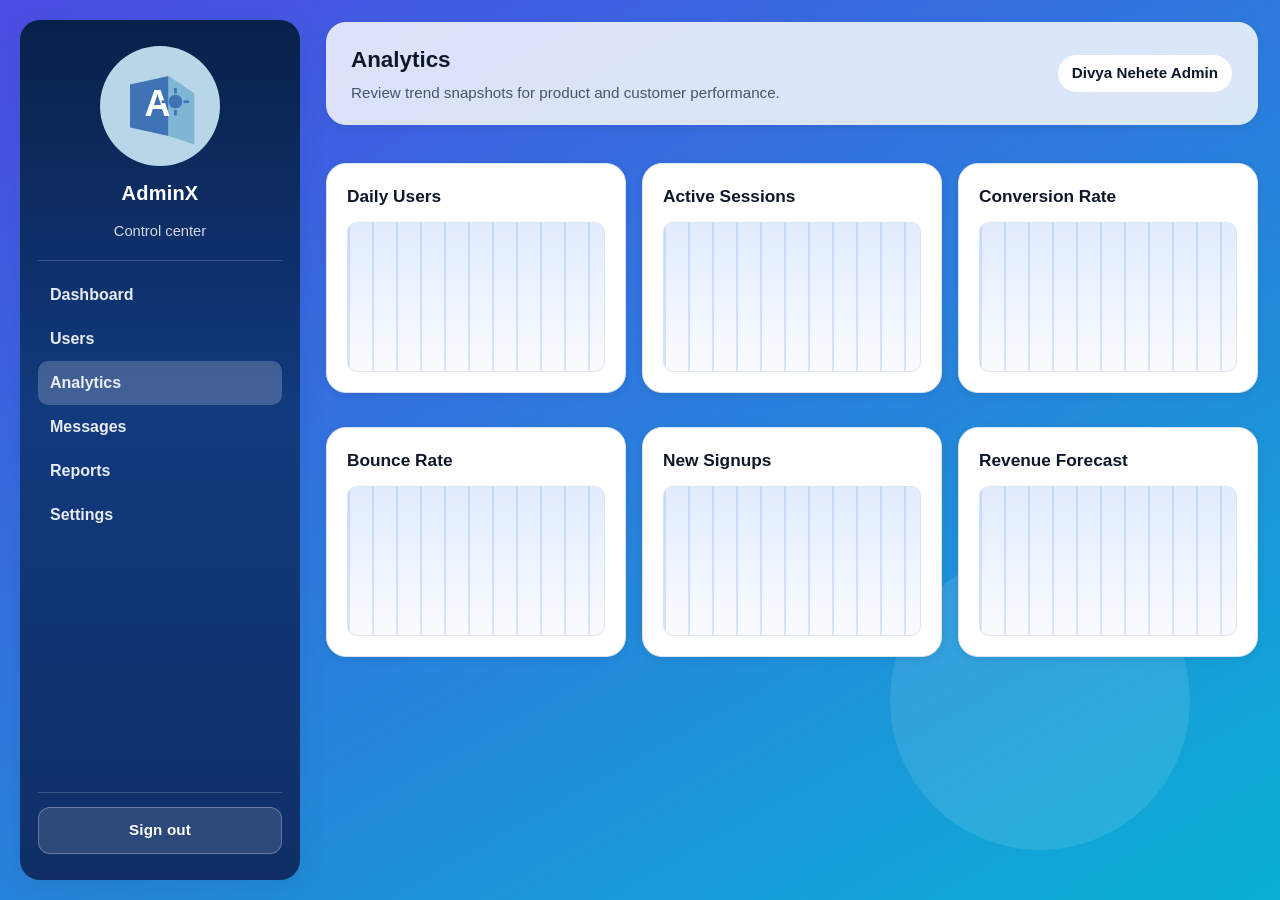
==== commit 64739e64: "Changes related to logo and whole application" ====
--- a/analytics.html
+++ b/analytics.html
@@ -15,7 +15,11 @@
   <body>
     <div class="page">
       <aside class="sidebar" aria-label="Primary navigation">
-        <div class="brand"><h1>AdminX</h1><p>Control center</p></div>
+        <div class="brand">
+          <img src="assets/logo/logo.svg" alt="AdminX logo" />
+          <h1>AdminX</h1>
+          <p>Control center</p>
+        </div>
         <nav>
           <ul class="nav-list">
             <li><a href="index.html">Dashboard</a></li>
--- a/assets/css/style.css
+++ b/assets/css/style.css
@@ -67,12 +67,22 @@
   top: 20px;
   height: calc(100vh - 40px);
   overflow: auto;
+  display: flex;
+  flex-direction: column;
 }
 
 .brand {
-  padding: 0 8px 14px;
-  margin-bottom: 10px;
+  display: grid;
+  justify-items: center;
+  text-align: center;
+  gap: 12px;
+  padding: 0 8px 18px;
+  margin-bottom: 12px;
   border-bottom: 1px solid rgba(255, 255, 255, 0.18);
+}
+
+.brand img {
+  width: 120px;
 }
 
 .brand h1 {
@@ -82,9 +92,13 @@
 }
 
 .brand p {
-  margin: 6px 0 0;
+  margin: 0;
   color: rgba(255, 255, 255, 0.82);
   font-size: 0.92rem;
+}
+
+.sidebar nav {
+  flex: 1;
 }
 
 .nav-list,
@@ -730,3 +744,9 @@
     max-width: none;
   }
 }
+
+body {
+  background-image: url("../img/bg.svg");
+  background-size: cover;
+  background-position: center;
+}
